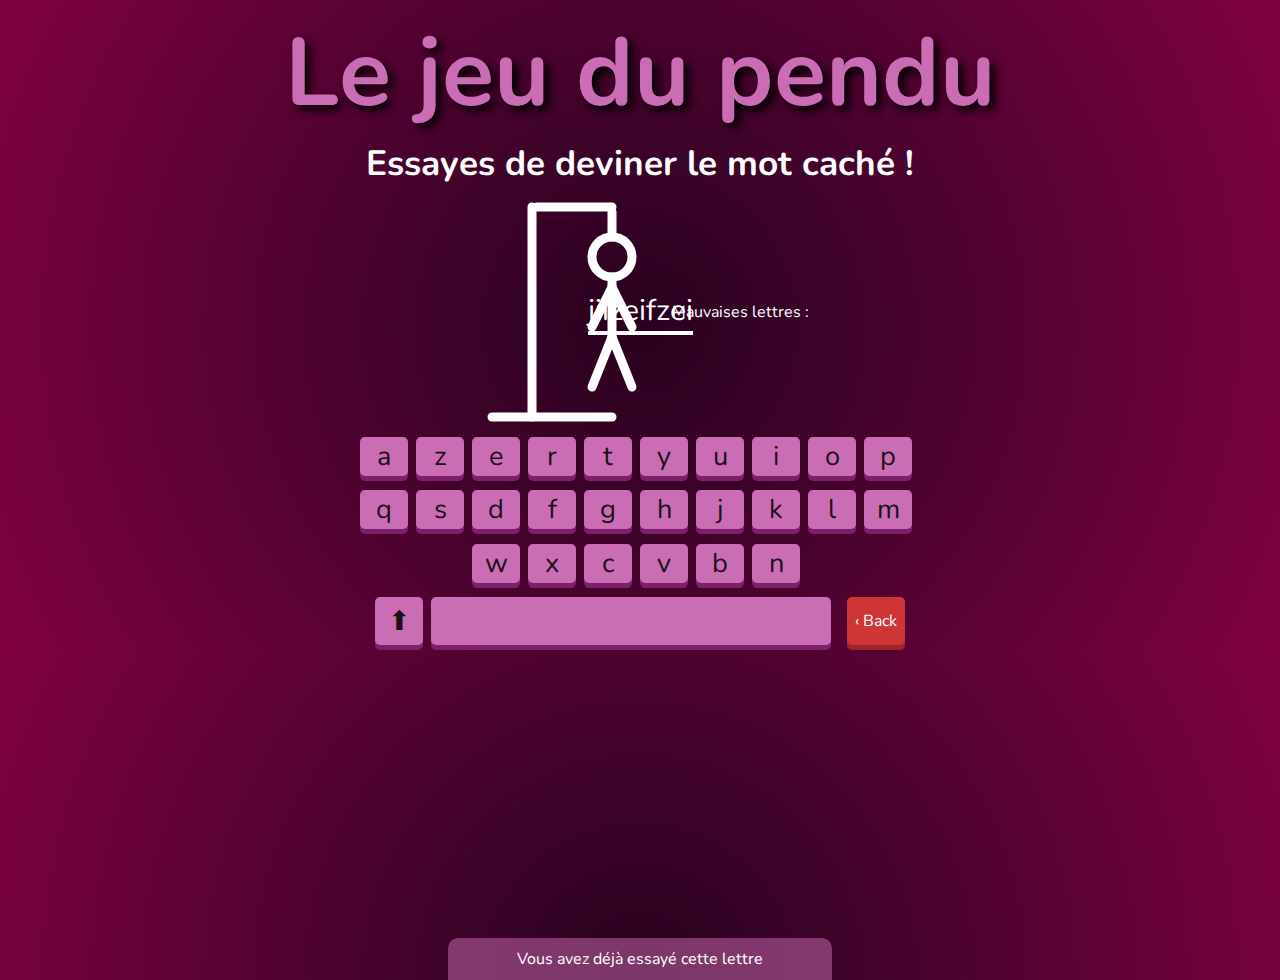
==== html/index.html @ ebb49c18 "debut javascript" ====
<!DOCTYPE html>
<html lang="fr">
<head>
    <meta charset="UTF-8">
    <meta http-equiv="X-UA-Compatible" content="IE=edge">
    <meta name="viewport" content="width=device-width, initial-scale=1.0">
    <link href="https://fonts.googleapis.com/css2?family=Nunito:wght@900&amp;display=swap" rel="stylesheet">
    <title>Hangman : le jeu du pendu</title>
    <link rel="stylesheet" href="../css/style.css">
</head>
<body>
    <header>
        <!-- <div class="container">
           
        </div> -->
        <h1>Le jeu du pendu</h1>
        <div class="sub-title">Essayes de deviner le mot caché !</div>
    </header>
    <main>
        <div class="screen">
            <svg height="250" width="200" class="hangman">
                <!-- Potence -->
                <line x1="65" y1="20" x2="140" y2="20"></line>
                <line x1="140" y1="25" x2="140" y2="50" ></line>
                <line x1="60" y1="20" x2="60" y2="230"></line>
                <line x1="20" y1="230" x2="140" y2="230"></line>

                <!-- Bonhomme -->
                <!-- Tete -->
                <circle  cx="140" cy="70" r="20" class="body-man"/>

                <!-- Corps -->
                <line x1="140" y1="90" x2="140" y2="150" class="body-man"></line>
                <line x1="140" y1="100" x2="120" y2="140" class="body-man"></line>
                <line x1="140" y1="100" x2="160" y2="140" class="body-man"></line>
                <line x1="140" y1="150" x2="120" y2="200" class="body-man"></line>
                <line x1="140" y1="150" x2="160" y2="200" class="body-man"></line>
            </svg>

            <div class="aside">
                Mauvaises lettres :
                <div id="wrong-letters"></div>
            </div>
            <div class="word">
                <span class="single-letter">jiizeifzei </span>
            </div>
        </div>
        <div class="keyboard">
            <div class="letters">
                <button class="key letter">a</button>
                <button class="key letter">z</button>
                <button class="key letter">e</button>
                <button class="key letter">r</button>
                <button class="key letter">t</button>
                <button class="key letter">y</button>
                <button class="key letter">u</button>
                <button class="key letter">i</button>
                <button class="key letter">o</button>
                <button class="key letter">p</button>
                <button class="key letter">q</button>
                <button class="key letter">s</button>
                <button class="key letter">d</button>
                <button class="key letter">f</button>
                <button class="key letter">g</button>
                <button class="key letter">h</button>
                <button class="key letter">j</button>
                <button class="key letter">k</button>
                <button class="key letter">l</button>
                <button class="key letter">m</button>
                <button class="key letter">w</button>
                <button class="key letter">x</button>
                <button class="key letter">c</button>
                <button class="key letter">v</button>
                <button class="key letter">b</button>
                <button class="key letter">n</button>
            </div>
            <div class="others">
                <button class="maj">⬆</button>
                <button class="key space"> </button>
                <button class="return">‹ Back</button>
            </div>
        </div>
        <div class="popup-content">
            <div class="popup">
                <button id="btn-message">
                    Bravo, tu as gagné! <br>
                    Rejouer
                </button>
            </div>
        </div>

        <!-- Notification -->
        <div id="notification">
            <p class="notification">Vous avez déjà essayé cette lettre</p>
        </div>
    </main>

    <script src="../js/script.js"></script>
</body>
</html>
---- css/style.css ----
* {
    box-sizing: border-box;
}
p {
    padding: 0;
    margin: 0;
}

h1 {
    font-size: 6rem;
    color: #cb6db4;
    text-shadow: 5px 5px 10px black; 
    margin: 0;
    animation: myAnim  3s ease 0s 1 normal none;
}

body {
    text-align: center;
    color: #FFF;
    font-family: 'Nunito', sans-serif;
    background-image: radial-gradient(circle, #29001e, #3c0328, #520231, #690238, #80013e);

    overflow: hidden;
    /* background-image: linear-gradient(to bottom, #3e0c52, #673470, #8f5c90, #b886b1, #e0b2d5); */
    /* background-image:url(../img/hangman.png); */
    /* background-size: 4%;
    background-repeat: repeat; */

}
main{
    display: flex;
    flex-wrap: nowrap;
    flex-direction: column;
}
aside {

}

.button {

} 

.sub-title {
    font-size: 2.2rem;
    font-weight: bold;
    color: #fff;

}

.keyboard,
.letters,
.others {
    margin: 0 auto;
}
.others,
.letters {
    width:37rem;
    display: flex;
    flex-wrap: wrap;
    justify-content: center;

}
.maj,
.return,
.key {
    font-family: 'Nunito';
    border-radius: 5px;
    border: none;
    display: inline-block;
    cursor: pointer;
    outline: none;
}
.letter {
    background: #cb6db4;
    font-size: 1.7rem;
    width: 3rem;
    box-shadow: #7c2169 0px 5px;
    margin-right: 0.5rem;
    margin-bottom: .9rem;
    color: #1e0f19;
}

.return {
    width: auto;
    font-size: 1rem;
    padding: 0 .5rem;
    color: #FFF;
    background: #ce3535;
    box-shadow: #9e2525 0px 5px;
    margin-left: 1rem;
    justify-self: flex-end;

}

.maj,
.space {
    background: #cb6db4;
    box-shadow: #7c2169 0px 5px;
    height: 3rem;
    width:25rem;
}

.maj {
    height: 3rem;
    width:3rem;
    margin-right: 0.5rem;
    font-size: 1.7rem;
    color: #1e0f19;
}
.maj:focus,
.key:focus,
.return:focus {
    animation: pressKey .1s linear;
}


.maj.pressed {
    color: #FFF;
    background: #ce3535;
    box-shadow: #9e2525 0px 5px;
}


.screen{
    display: flex;
    justify-content: center;
    align-items: center;
}
.hangman {
    stroke: #fff;
    stroke-width: 9px;
    stroke-linecap: round;
    fill: transparent;
}
.body-man {
    /* display: none; */
    animation: Pendu 1s ease 0s 1 normal forwards;
}
#wrong-letters {
    font-size: 50px;
}

.word{
    display: flex;
    position: absolute;
    
}
.single-letter {
    border-bottom: 4px solid #FFF;
    display: inline-flex;
    font-size: 30px;
    align-items: center;
    justify-content: center;
    margin: 0 3px;
}
.popup-content {
    background-color: rgba(0, 6, 12, 0.39);
    color: white;
    position: fixed;
    top: 0;
    bottom: 0;
    right: 0;
    left: 0;
    display: none;
    align-items: center;
    justify-content: center;
}
#btn-message {
    font-family: 'Nunito', sans-serif;
    font-size: 50px;
    color: #FFF;
    background-color: #225fb5;
    box-shadow: 2px 10px 30px 5px black;
    border-radius: 500px;
    padding: 11rem 1rem 11rem 1rem;
    animation: popup 1s ease 12ms 1 normal none;
}
#btn-message:hover {
    background-color: #376cb6;
}
#btn-message:active {
     transform: scale(0.95, 0.95);
}
.notification {
    background-color: #cb6db381;
    border-radius: 10px 10px 0 0 ;
    padding: 10px;
    position: absolute;
    bottom: -80px;
    left: 35%;
    right: 35%;
    transition: tranform 0.3 ease-in-out;
}
.notification.on {
    transform: translateY(-80px);
}

@keyframes marquee {
    0%   { transform: translate(0, 0); }
    100% { transform: translate(-100%, 0); }
}

@keyframes pressKey {
    0%   { transform: translate(0, 0); }
    100% { 
        transform: translateY(5px);
        box-shadow: none;
    }
}
@keyframes myAnim {
	0%,
	100% {
		transform: translateX(0%);
		transform-origin: 50% 50%;
	}

	15% {
		transform: translateX(-30px) rotate(6deg);
	}

	30% {
		transform: translateX(15px) rotate(-6deg);
	}

	45% {
		transform: translateX(-15px) rotate(3.6deg);
	}

	60% {
		transform: translateX(9px) rotate(-2.4deg);
	}

	75% {
		transform: translateX(-6px) rotate(1.2deg);
	}
}
@keyframes Pendu {
	0% {
		animation-timing-function: ease-in;
		opacity: 1;
		transform: translateY(-45px);
	}

	24% {
		opacity: 1;
	}

	40% {
		animation-timing-function: ease-in;
		transform: translateY(-24px);
	}

	65% {
		animation-timing-function: ease-in;
		transform: translateY(-12px);
	}

	82% {
		animation-timing-function: ease-in;
		transform: translateY(-6px);
	}

	93% {
		animation-timing-function: ease-in;
		transform: translateY(-4px);
	}

	25%,
	55%,
	75%,
	87% {
		animation-timing-function: ease-out;
		transform: translateY(0px);
	}

	100% {
		animation-timing-function: ease-out;
		opacity: 1;
		transform: translateY(0px);
	}
}
@keyframes popup {
	0% {
		transform: scale3d(1, 1, 1);
	}

	30% {
		transform: scale3d(1.25, 0.75, 1);
	}

	40% {
		transform: scale3d(0.75, 1.25, 1);
	}

	50% {
		transform: scale3d(1.15, 0.85, 1);
	}

	65% {
		transform: scale3d(0.95, 1.05, 1);
	}

	75% {
		transform: scale3d(1.05, 0.95, 1);
	}

	100% {
		transform: scale3d(1, 1, 1);
	}
}
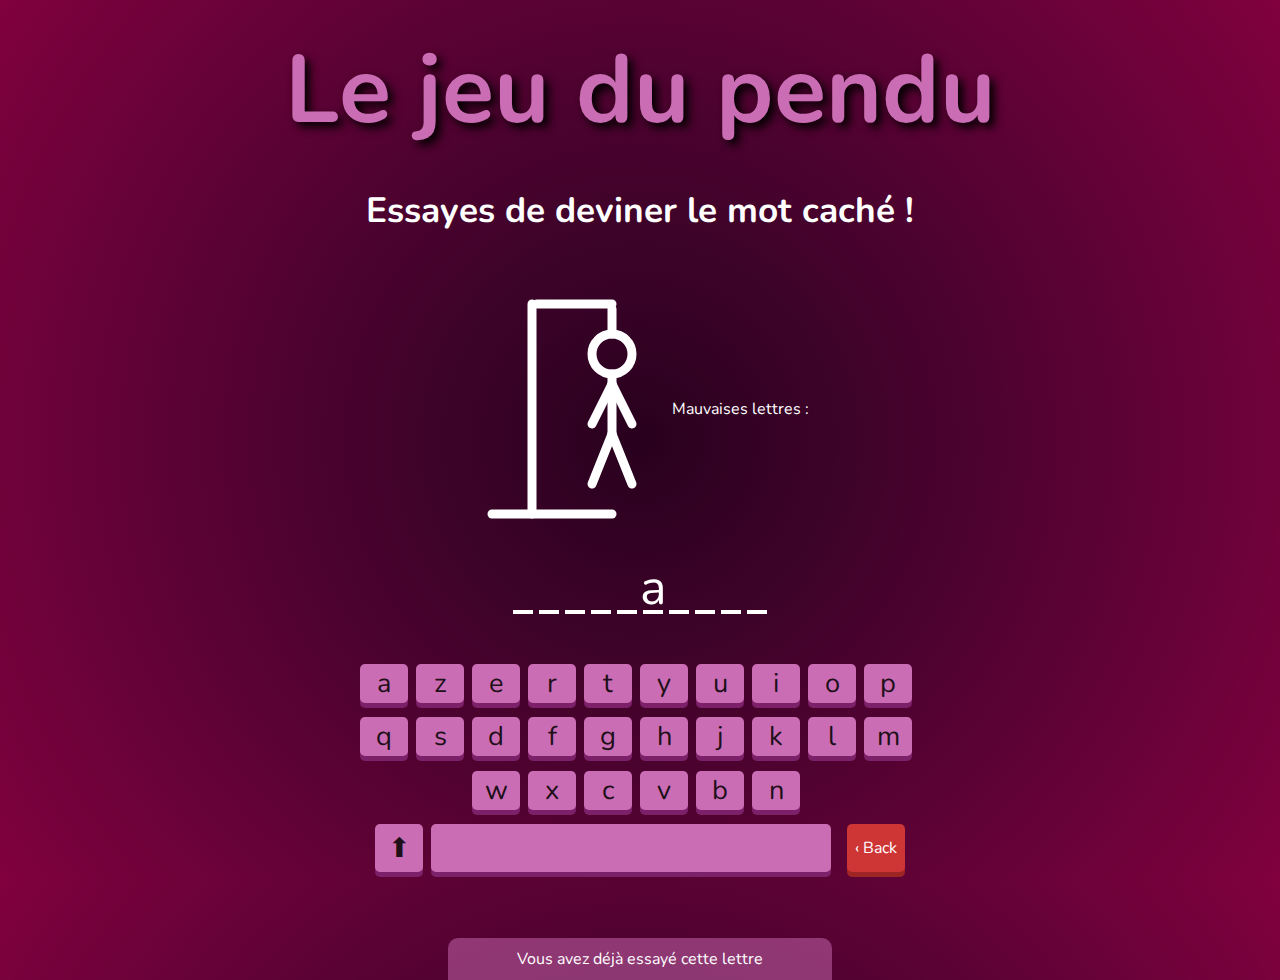
==== commit 5ba581e0: "wip: mep de js (affichage du nombre de _ correspondant au nombre de lettre)" ====
--- a/html/index.html
+++ b/html/index.html
@@ -17,7 +17,7 @@
         <div class="sub-title">Essayes de deviner le mot caché !</div>
     </header>
     <main>
-        <div class="screen">
+        <div class="content">
             <svg height="250" width="200" class="hangman">
                 <!-- Potence -->
                 <line x1="65" y1="20" x2="140" y2="20"></line>
@@ -41,10 +41,9 @@
                 Mauvaises lettres :
                 <div id="wrong-letters"></div>
             </div>
-            <div class="word">
-                <span class="single-letter">jiizeifzei </span>
-            </div>
         </div>
+       <div id="word">
+       </div>
         <div class="keyboard">
             <div class="letters">
                 <button class="key letter">a</button>
--- a/css/style.css
+++ b/css/style.css
@@ -10,7 +10,7 @@
     font-size: 6rem;
     color: #cb6db4;
     text-shadow: 5px 5px 10px black; 
-    margin: 0;
+    margin: 25px 0 0 0;
     animation: myAnim  3s ease 0s 1 normal none;
 }
 
@@ -44,7 +44,7 @@
     font-size: 2.2rem;
     font-weight: bold;
     color: #fff;
-
+    margin: 30px 0 50px 0;
 }
 
 .keyboard,
@@ -120,8 +120,7 @@
     box-shadow: #9e2525 0px 5px;
 }
 
-
-.screen{
+.content{
     display: flex;
     justify-content: center;
     align-items: center;
@@ -139,19 +138,20 @@
 #wrong-letters {
     font-size: 50px;
 }
-
-.word{
+#word {
     display: flex;
-    position: absolute;
-    
-}
-.single-letter {
+    justify-content: center;
+    margin: 30px 0 50px 0;
+}
+#single-letter {
     border-bottom: 4px solid #FFF;
     display: inline-flex;
-    font-size: 30px;
+    font-size: 50px;
     align-items: center;
     justify-content: center;
     margin: 0 3px;
+    height: 50px;
+    width: 20px;
 }
 .popup-content {
     background-color: rgba(0, 6, 12, 0.39);
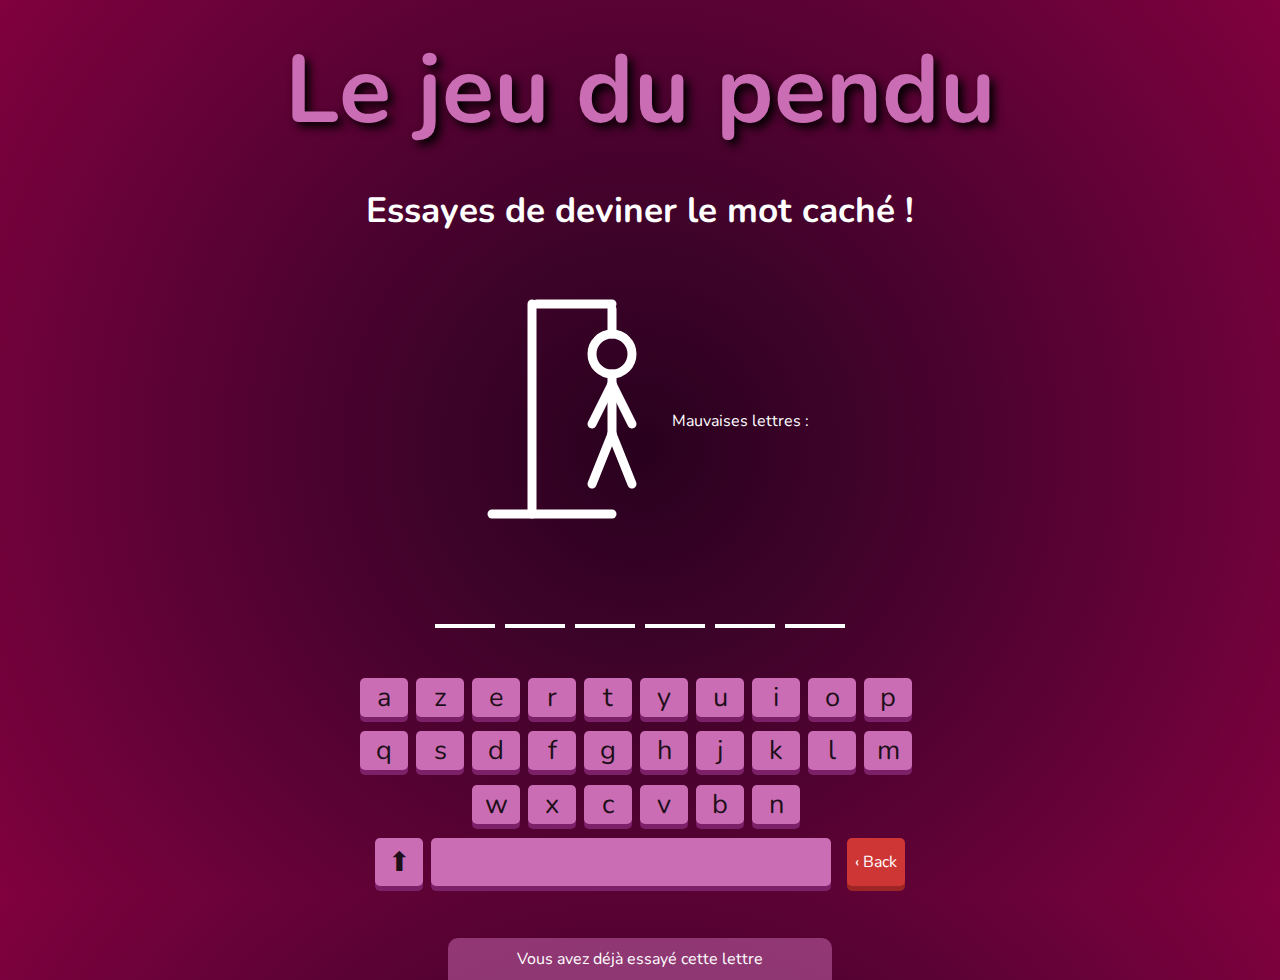
==== commit 915d215c: "fonctionnalité du clavier réel + affichage des lettres tapées" ====
--- a/html/index.html
+++ b/html/index.html
@@ -39,7 +39,7 @@
 
             <div class="aside">
                 Mauvaises lettres :
-                <div id="wrong-letters"></div>
+                <span id="wrong-letters"></span>
             </div>
         </div>
        <div id="word">
@@ -79,11 +79,11 @@
                 <button class="return">‹ Back</button>
             </div>
         </div>
-        <div class="popup-content">
+        <div id="popup-content">
             <div class="popup">
                 <button id="btn-message">
-                    Bravo, tu as gagné! <br>
-                    Rejouer
+                    <p id="final-message">Bravo, tu as gagné !</p>
+                    <p>Rejouer</p>
                 </button>
             </div>
         </div>
--- a/css/style.css
+++ b/css/style.css
@@ -147,13 +147,15 @@
     border-bottom: 4px solid #FFF;
     display: inline-flex;
     font-size: 50px;
+    text-transform : uppercase;
     align-items: center;
     justify-content: center;
-    margin: 0 3px;
+    padding: 30px;
+    margin: 0 5px;
     height: 50px;
     width: 20px;
 }
-.popup-content {
+#popup-content {
     background-color: rgba(0, 6, 12, 0.39);
     color: white;
     position: fixed;
@@ -181,7 +183,7 @@
 #btn-message:active {
      transform: scale(0.95, 0.95);
 }
-.notification {
+#notification {
     background-color: #cb6db381;
     border-radius: 10px 10px 0 0 ;
     padding: 10px;
@@ -191,7 +193,7 @@
     right: 35%;
     transition: tranform 0.3 ease-in-out;
 }
-.notification.on {
+#notification.on {
     transform: translateY(-80px);
 }
 
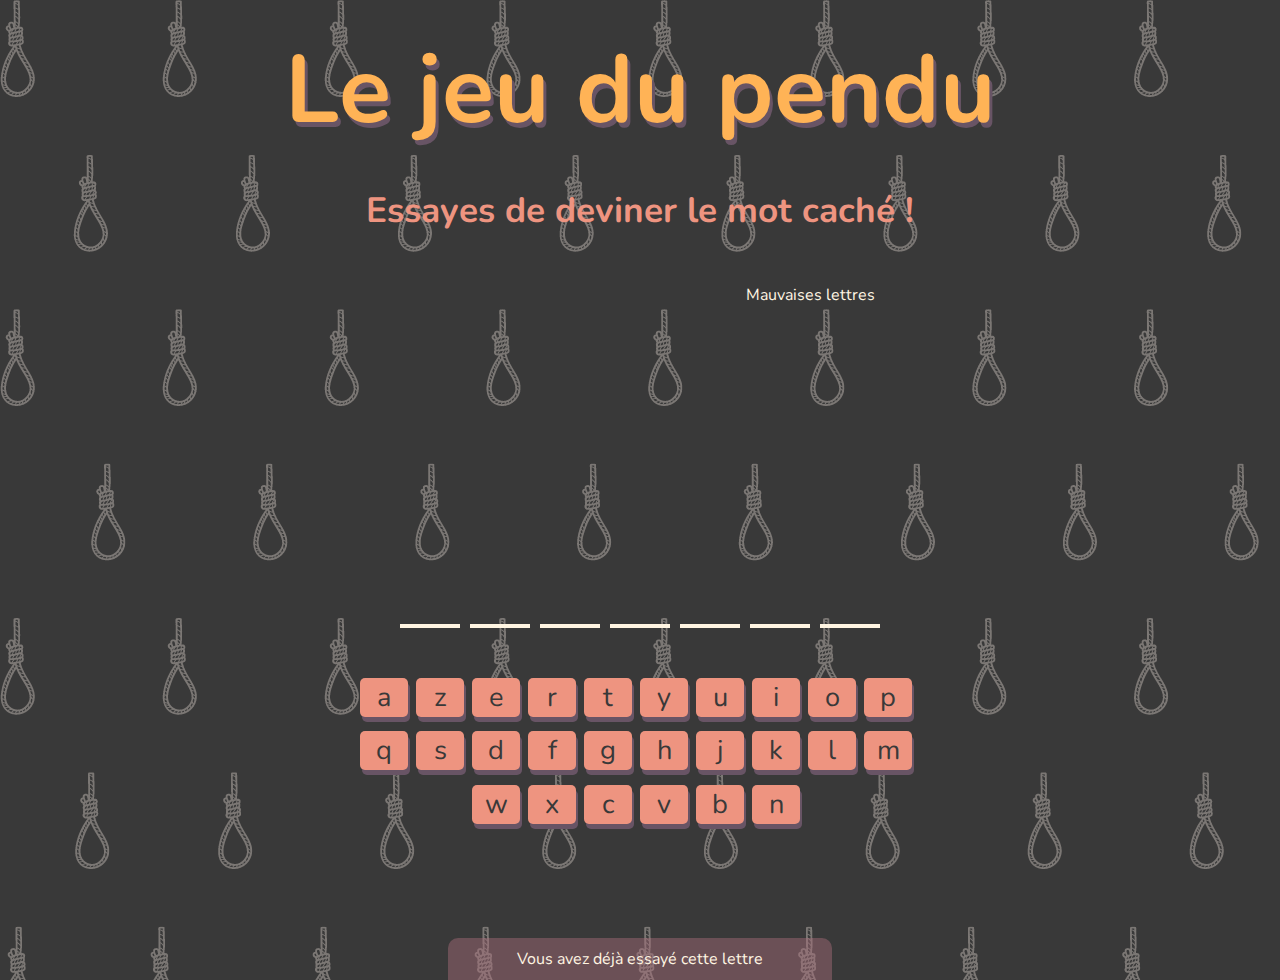
==== commit c92f8d9c: "projet fini, correction de bug en cours" ====
--- a/html/index.html
+++ b/html/index.html
@@ -16,34 +16,33 @@
         <h1>Le jeu du pendu</h1>
         <div class="sub-title">Essayes de deviner le mot caché !</div>
     </header>
+    <div class="aside">
+        <p>Mauvaises lettres</p>
+        <div id="wrong-letters"></div>
+    </div>
     <main>
         <div class="content">
             <svg height="250" width="200" class="hangman">
                 <!-- Potence -->
-                <line x1="65" y1="20" x2="140" y2="20"></line>
-                <line x1="140" y1="25" x2="140" y2="50" ></line>
-                <line x1="60" y1="20" x2="60" y2="230"></line>
-                <line x1="20" y1="230" x2="140" y2="230"></line>
+                <line x1="20" y1="230" x2="140" y2="230" class="hangman-part"></line>
+                <line x1="60" y1="20" x2="60" y2="230" class="hangman-part"></line>
+                <line x1="65" y1="20" x2="140" y2="20" class="hangman-part"></line>
+                <line x1="140" y1="25" x2="140" y2="50" class="hangman-part" ></line>
 
                 <!-- Bonhomme -->
                 <!-- Tete -->
-                <circle  cx="140" cy="70" r="20" class="body-man"/>
+                <circle  cx="140" cy="70" r="20" class="hangman-part body-man"/>
 
                 <!-- Corps -->
-                <line x1="140" y1="90" x2="140" y2="150" class="body-man"></line>
-                <line x1="140" y1="100" x2="120" y2="140" class="body-man"></line>
-                <line x1="140" y1="100" x2="160" y2="140" class="body-man"></line>
-                <line x1="140" y1="150" x2="120" y2="200" class="body-man"></line>
-                <line x1="140" y1="150" x2="160" y2="200" class="body-man"></line>
+                <line x1="140" y1="90" x2="140" y2="150" class="hangman-part body-man"></line>
+                <line x1="140" y1="100" x2="120" y2="140" class="hangman-part body-man"></line>
+                <line x1="140" y1="100" x2="160" y2="140" class="hangman-part body-man"></line>
+                <line x1="140" y1="150" x2="120" y2="200" class="hangman-part body-man"></line>
+                <line x1="140" y1="150" x2="160" y2="200" class="hangman-part body-man"></line>
             </svg>
-
-            <div class="aside">
-                Mauvaises lettres :
-                <span id="wrong-letters"></span>
-            </div>
         </div>
-       <div id="word">
-       </div>
+        <div id="word">
+        </div>
         <div class="keyboard">
             <div class="letters">
                 <button class="key letter">a</button>
@@ -73,17 +72,13 @@
                 <button class="key letter">b</button>
                 <button class="key letter">n</button>
             </div>
-            <div class="others">
-                <button class="maj">⬆</button>
-                <button class="key space"> </button>
-                <button class="return">‹ Back</button>
-            </div>
         </div>
+
         <div id="popup-content">
             <div class="popup">
                 <button id="btn-message">
                     <p id="final-message">Bravo, tu as gagné !</p>
-                    <p>Rejouer</p>
+                    <p>Rejouer 🚀</p>
                 </button>
             </div>
         </div>
--- a/css/style.css
+++ b/css/style.css
@@ -1,3 +1,13 @@
+:root {
+    --bg-color: #393939;
+    --shadow-color: #685465;
+    --medium-color: #be667c;
+    --coral-color: #ee9480;
+    --orange-color: #ffb356;
+    --yellow-color: #fff5e2;
+    --white: #fff;
+}
+
 * {
     box-sizing: border-box;
 }
@@ -5,45 +15,38 @@
     padding: 0;
     margin: 0;
 }
-
+html {
+    background-image: url("../img/backgroungDark.png");
+    overflow: hidden;
+}
 h1 {
     font-size: 6rem;
-    color: #cb6db4;
-    text-shadow: 5px 5px 10px black; 
+    color: var(--orange-color);
+    text-shadow: var(--shadow-color) 3px 5px;
     margin: 25px 0 0 0;
     animation: myAnim  3s ease 0s 1 normal none;
 }
 
 body {
     text-align: center;
-    color: #FFF;
+    color: var(--yellow-color);
     font-family: 'Nunito', sans-serif;
-    background-image: radial-gradient(circle, #29001e, #3c0328, #520231, #690238, #80013e);
-
-    overflow: hidden;
-    /* background-image: linear-gradient(to bottom, #3e0c52, #673470, #8f5c90, #b886b1, #e0b2d5); */
-    /* background-image:url(../img/hangman.png); */
-    /* background-size: 4%;
-    background-repeat: repeat; */
-
 }
 main{
     display: flex;
     flex-wrap: nowrap;
     flex-direction: column;
 }
-aside {
-
-}
-
-.button {
-
-} 
+.aside {
+position: absolute;
+right: 20rem;
+}
+
 
 .sub-title {
     font-size: 2.2rem;
     font-weight: bold;
-    color: #fff;
+    color: var(--coral-color);
     margin: 30px 0 50px 0;
 }
 
@@ -58,7 +61,6 @@
     display: flex;
     flex-wrap: wrap;
     justify-content: center;
-
 }
 .maj,
 .return,
@@ -71,72 +73,41 @@
     outline: none;
 }
 .letter {
-    background: #cb6db4;
+    background: var(--coral-color);
     font-size: 1.7rem;
     width: 3rem;
-    box-shadow: #7c2169 0px 5px;
+    box-shadow: var(--shadow-color) 2px 5px;
     margin-right: 0.5rem;
     margin-bottom: .9rem;
-    color: #1e0f19;
-}
-
-.return {
-    width: auto;
-    font-size: 1rem;
-    padding: 0 .5rem;
-    color: #FFF;
-    background: #ce3535;
-    box-shadow: #9e2525 0px 5px;
-    margin-left: 1rem;
-    justify-self: flex-end;
-
-}
-
-.maj,
-.space {
-    background: #cb6db4;
-    box-shadow: #7c2169 0px 5px;
-    height: 3rem;
-    width:25rem;
-}
-
-.maj {
-    height: 3rem;
-    width:3rem;
-    margin-right: 0.5rem;
-    font-size: 1.7rem;
-    color: #1e0f19;
-}
-.maj:focus,
-.key:focus,
-.return:focus {
+    color: var(--bg-color);;
+}
+
+.key:focus {
     animation: pressKey .1s linear;
 }
-
-
-.maj.pressed {
-    color: #FFF;
-    background: #ce3535;
-    box-shadow: #9e2525 0px 5px;
-}
-
 .content{
     display: flex;
     justify-content: center;
     align-items: center;
 }
 .hangman {
-    stroke: #fff;
+    stroke: var(--yellow-color);
     stroke-width: 9px;
     stroke-linecap: round;
     fill: transparent;
 }
+.hangman-part {
+    display: none;
+}
 .body-man {
-    /* display: none; */
     animation: Pendu 1s ease 0s 1 normal forwards;
 }
 #wrong-letters {
-    font-size: 50px;
+    padding-top: 25px;
+    position: relative;
+    width: 10em;
+    text-transform : uppercase;
+    font-size: 30px;
 }
 #word {
     display: flex;
@@ -144,7 +115,7 @@
     margin: 30px 0 50px 0;
 }
 #single-letter {
-    border-bottom: 4px solid #FFF;
+    border-bottom: 4px solid var(--yellow-color);
     display: inline-flex;
     font-size: 50px;
     text-transform : uppercase;
@@ -170,21 +141,21 @@
 #btn-message {
     font-family: 'Nunito', sans-serif;
     font-size: 50px;
-    color: #FFF;
-    background-color: #225fb5;
+    color: var(--bg-color);;
+    background-color: var(--orange-color);;
     box-shadow: 2px 10px 30px 5px black;
     border-radius: 500px;
     padding: 11rem 1rem 11rem 1rem;
     animation: popup 1s ease 12ms 1 normal none;
 }
 #btn-message:hover {
-    background-color: #376cb6;
+    background-color: var(--coral-color);
 }
 #btn-message:active {
      transform: scale(0.95, 0.95);
 }
 #notification {
-    background-color: #cb6db381;
+    background-color: #a96c7b73;
     border-radius: 10px 10px 0 0 ;
     padding: 10px;
     position: absolute;
